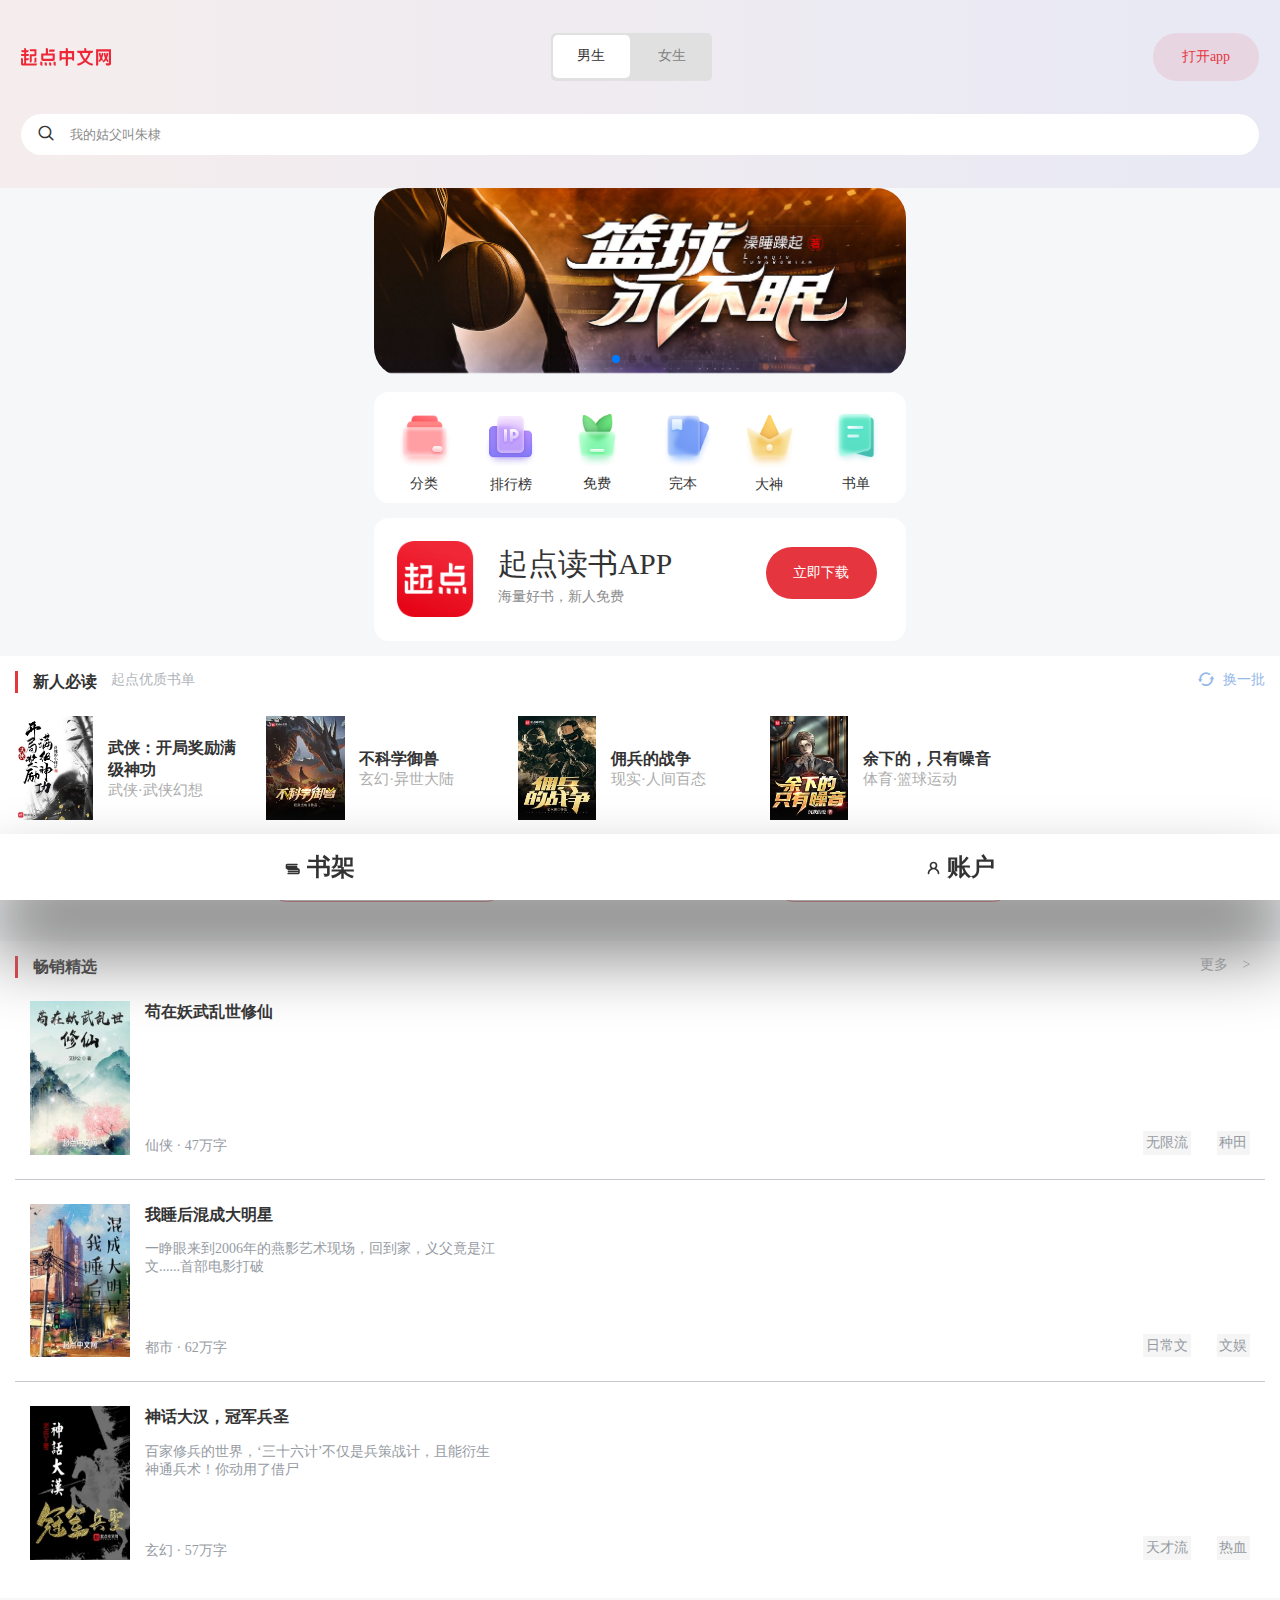
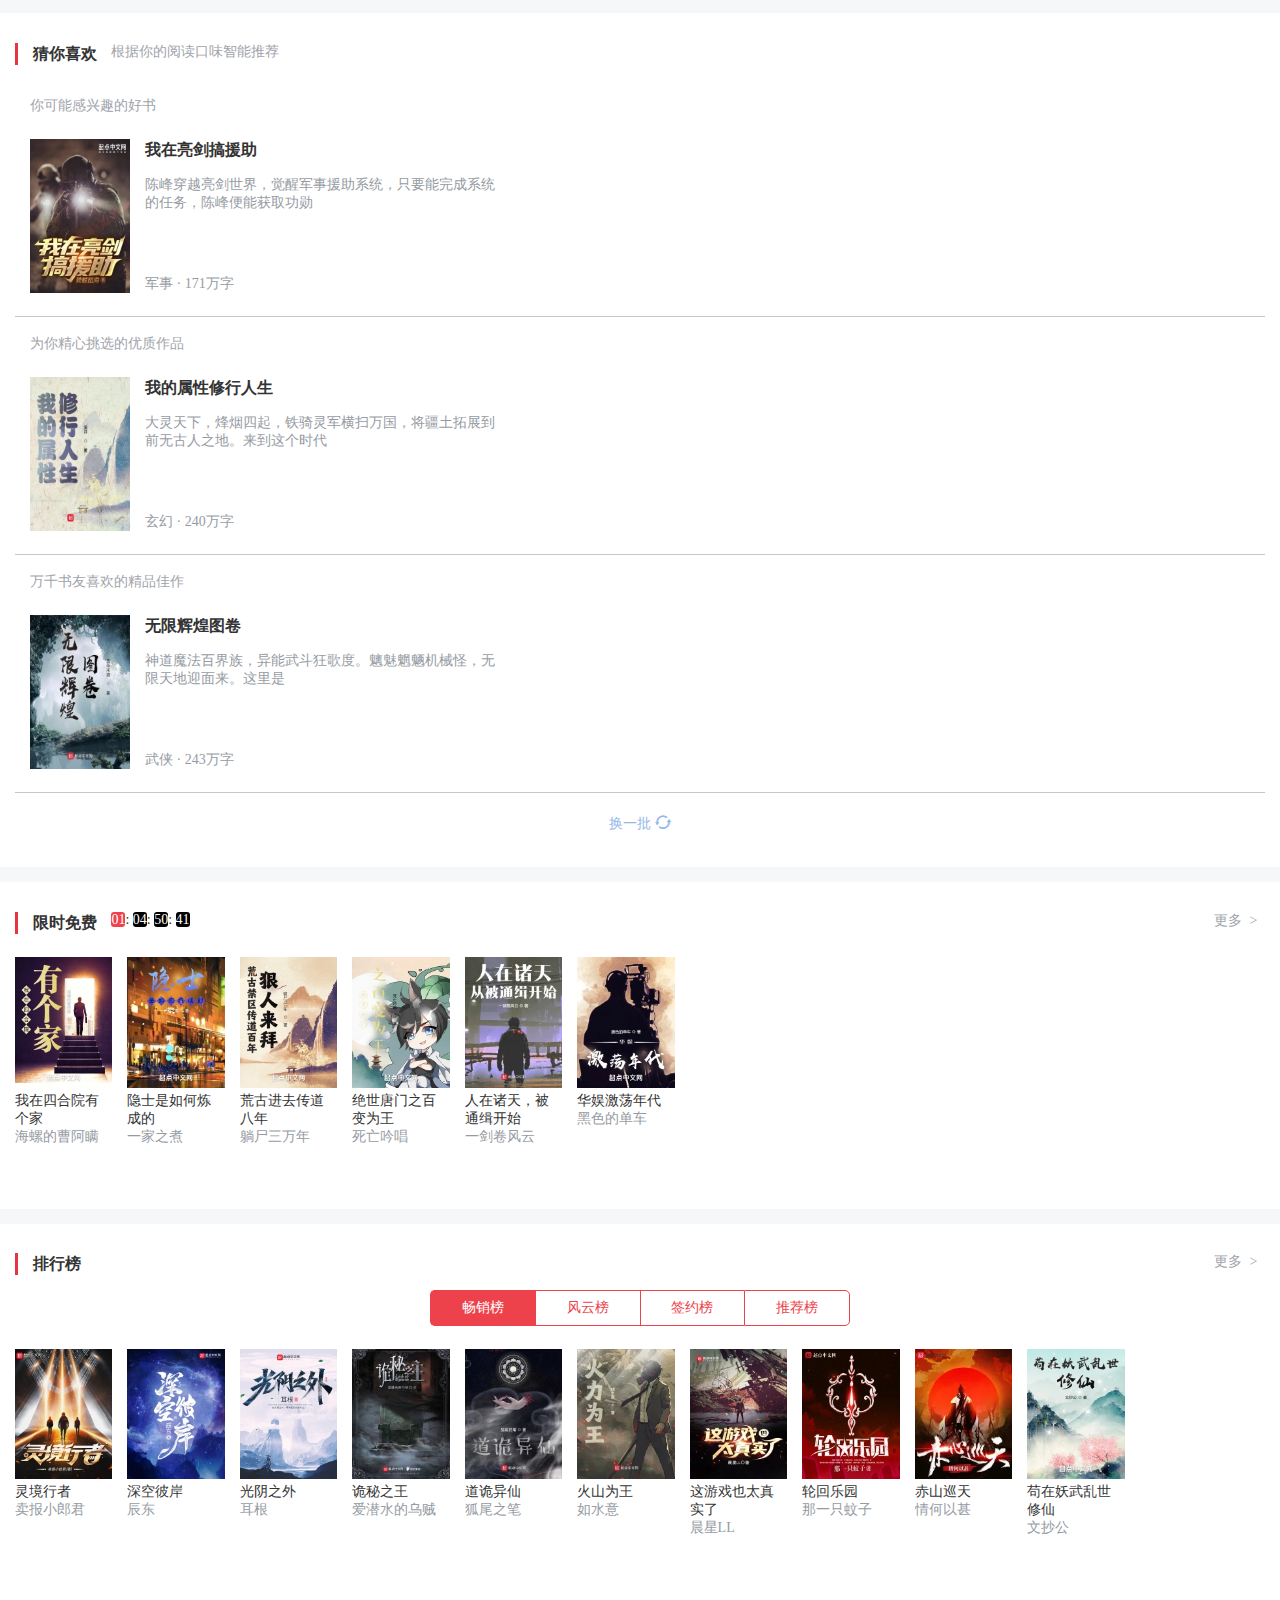
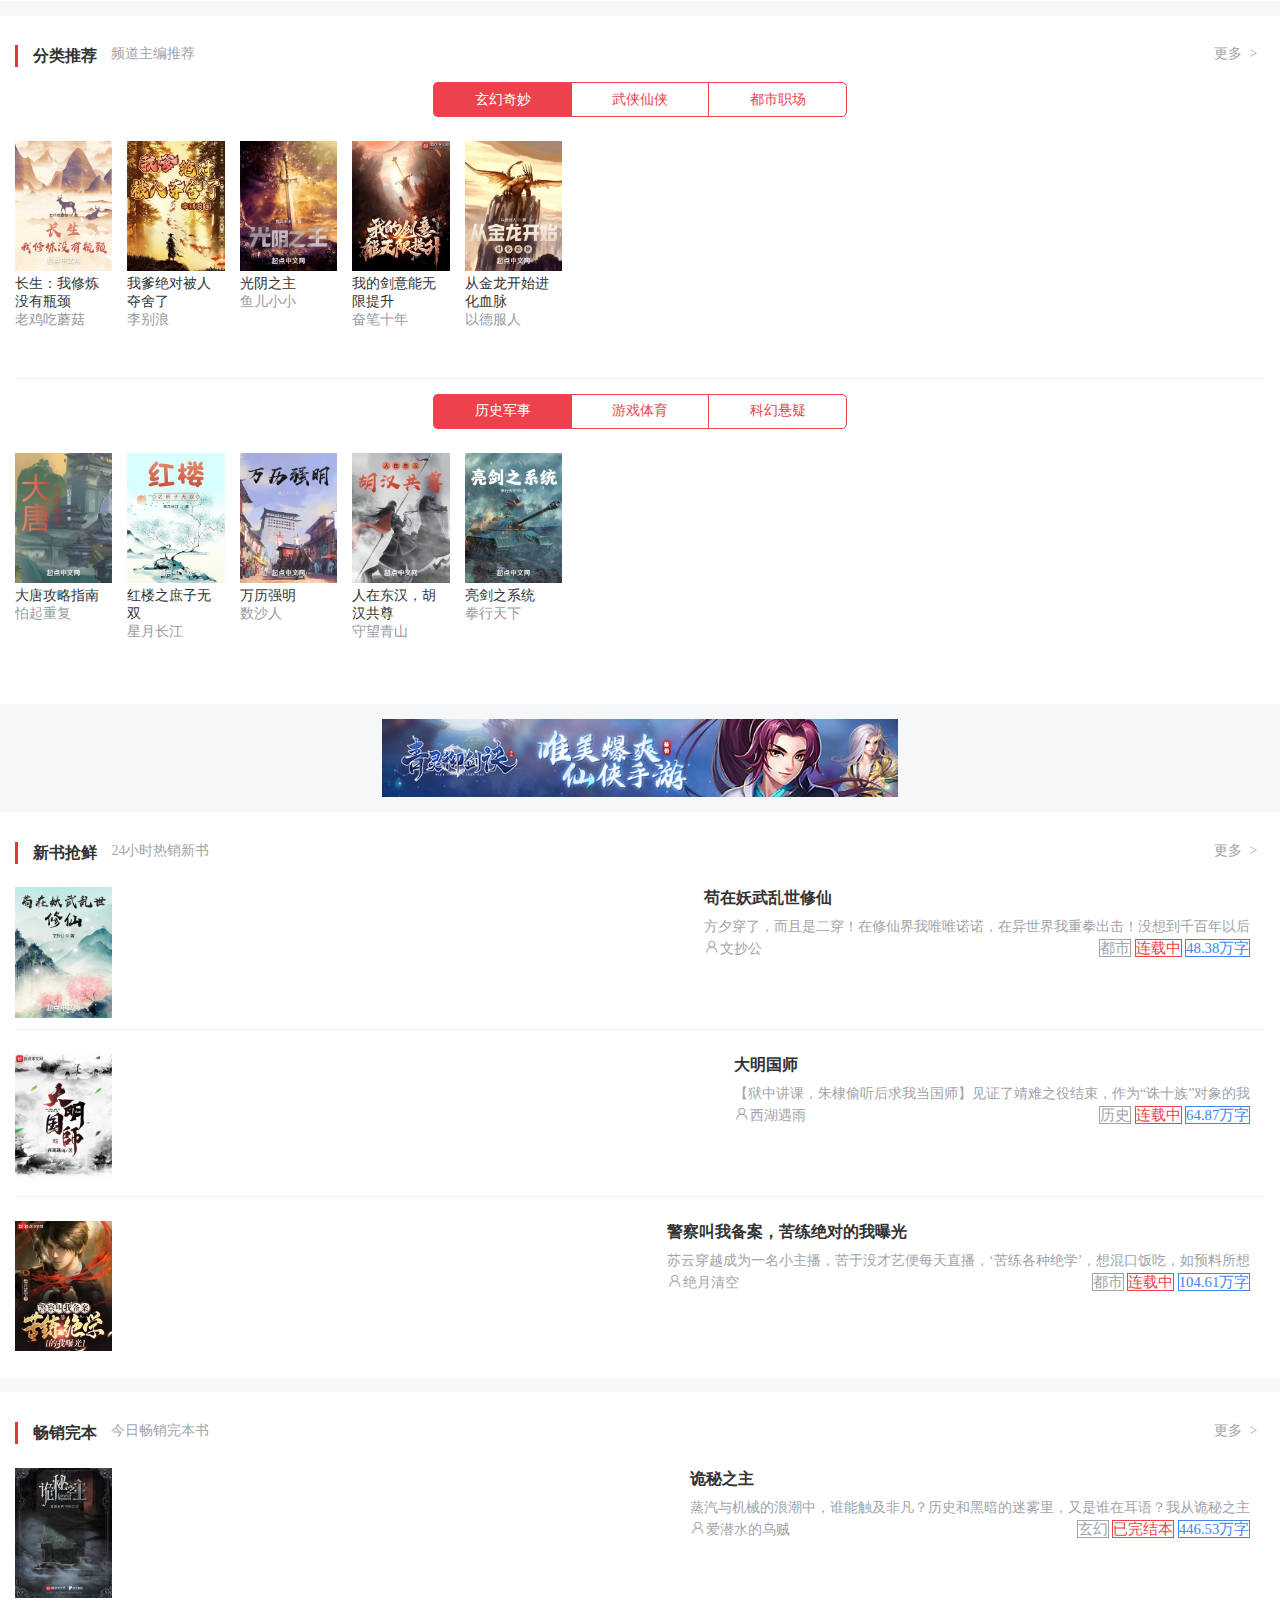
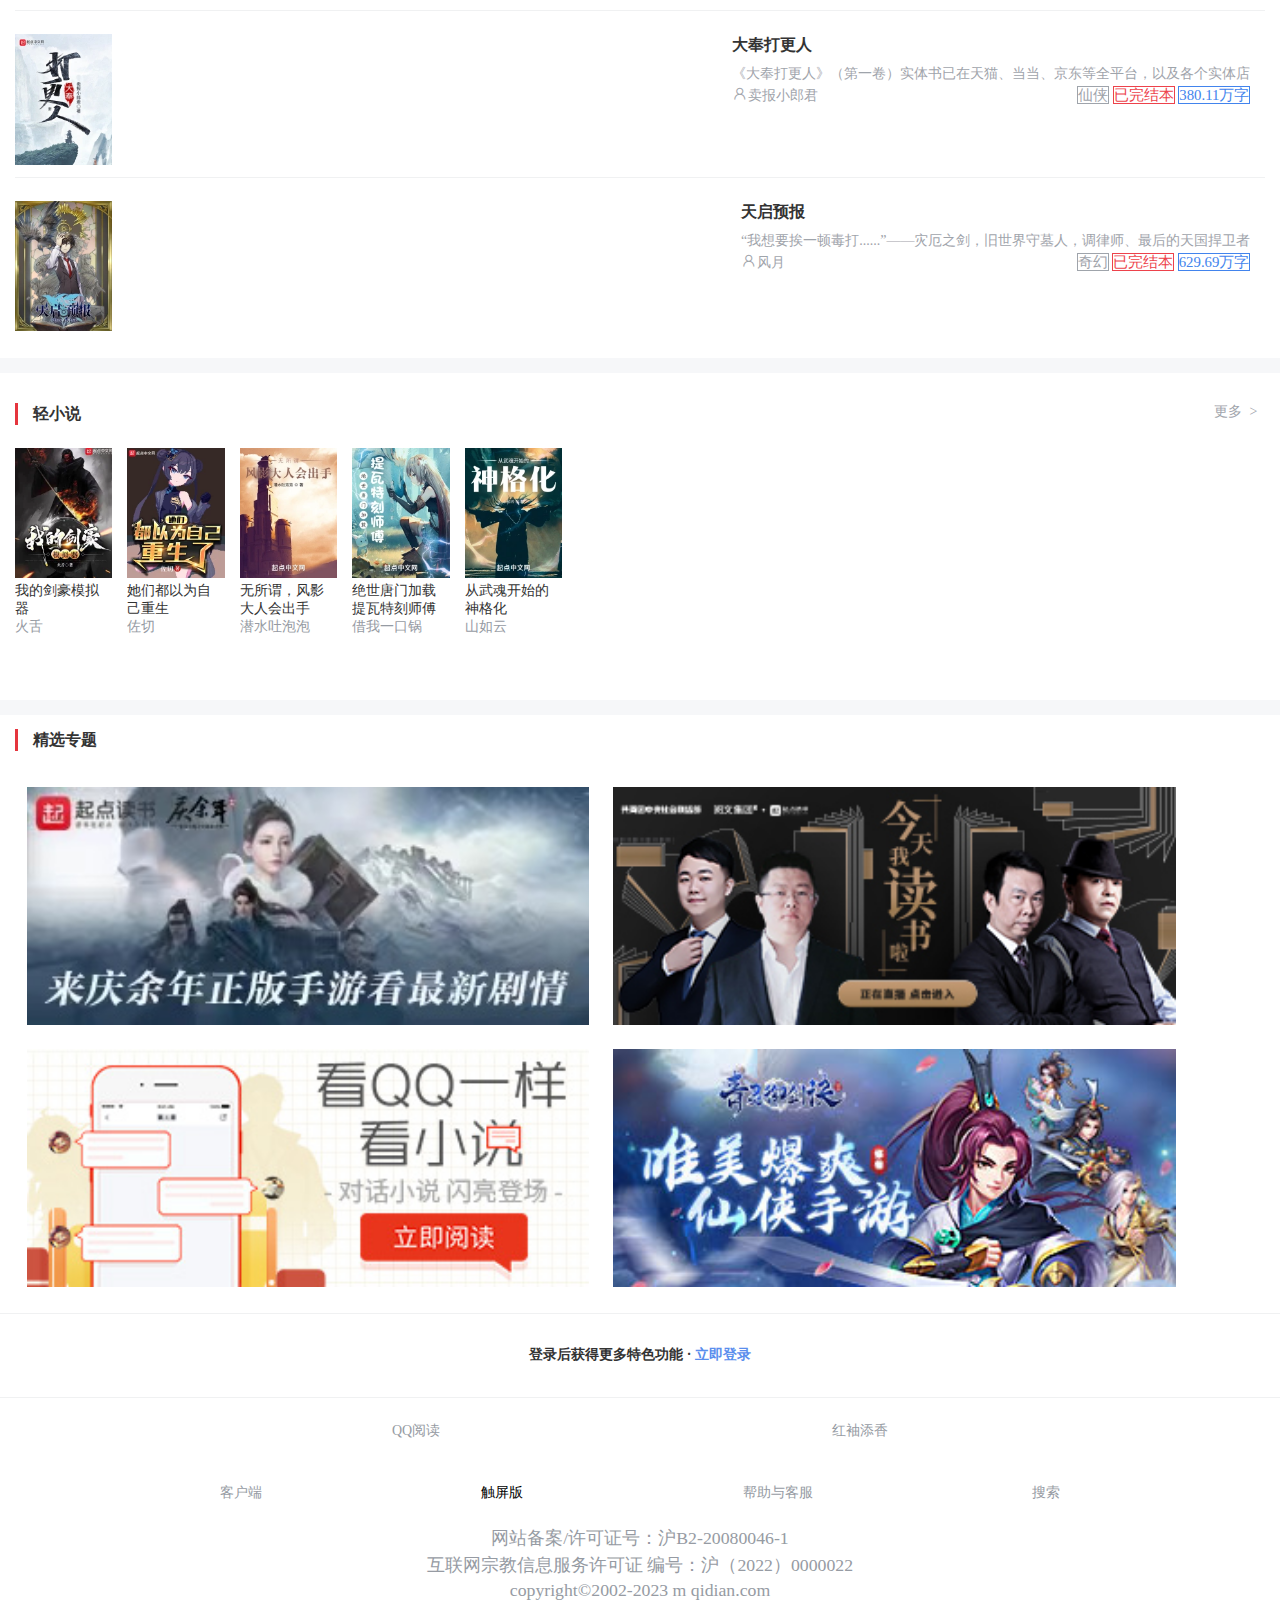
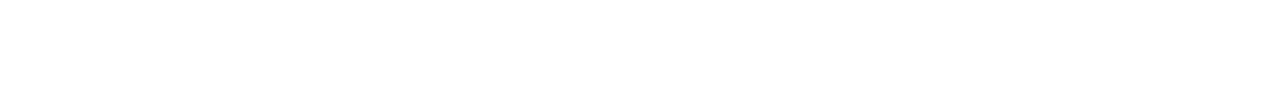
==== index.html @ 4a77ca59 "第一次上传" ====
<!DOCTYPE html>
<html lang="en">

<head>
    <meta charset="UTF-8">
    <meta http-equiv="X-UA-Compatible" content="IE=edge">
    <meta name="viewport" content="width=device-width, initial-scale=1.0">
    <title>主页</title>
    <link rel="stylesheet" href="./css/reset.css">
    <link rel="stylesheet" href="./css/index.css">
    <link rel="stylesheet" href="./iconfont/index-iconfont/iconfont.css">
    <link rel="stylesheet" href="./css/swiper-bundle.min.css">
    <script src="./js/rem.js"></script>
</head>

<body>
    <!-- 顶部 -->
    <div class="top">
        <div class="header">
            <img src="./img/index/logo-qidian.svg" alt="">
            <div class="sex">
                <a href="#">男生</a>
                <a href="#">女生</a>
            </div>
            <a href="#">打开app</a>
        </div>
        <!-- 搜索框 -->
        <form action="">
            <span class="iconfont icon-sousuo"></span>
            <input type="text" placeholder="我的姑父叫朱棣">
        </form>
    </div>
    <!-- 轮播图 -->
    <div class="swiper">
        <div class="swiper-wrapper">
            <div class="swiper-slide"><img src="./img/index/banner1.jpg" alt=""></div>
            <div class="swiper-slide"><img src="./img/index/banner2.jpg" alt=""></div>
            <div class="swiper-slide"><img src="./img/index/banner3.jpg" alt=""></div>
            <div class="swiper-slide"><img src="./img/index/banner4.jpg" alt=""></div>
        </div>
        <!-- 如果需要分页器 -->
        <div class="swiper-pagination"></div>
    </div>
    <script src="./js/swiper-bundle.min.js"> </script>
    <script>
        var mySwiper = new Swiper('.swiper', {
            loop: true, // 循环模式选项

            // 如果需要分页器
            pagination: {
                el: '.swiper-pagination',
            },
            autoplay: true,
        })     
    </script>
    <div class="choose">
        <a href="./classify.html">
            <img src="./img/index/icon1.png" alt="">
            <p>分类</p>
        </a>
        <a href="./rankinglist.html">
            <img src="./img/index/icon2.png" alt="">
            <p>排行榜</p>
        </a>
        <a href="./free.html">
            <img src="./img/index/icon3.png" alt="">
            <p>免费</p>
        </a>
        <a href="./finished.html">
            <img src="./img/index/icon4.png" alt="">
            <p>完本</p>
        </a>
        <a href="./god.html">
            <img src="./img/index/icon5.png" alt="">
            <p>大神</p>
        </a>
        <a href="./booklist.html">
            <img src="./img/index/icon6.png" alt="">
            <p>书单</p>
        </a>
    </div>
    <!-- 下载部分 -->
    <div class="down">
        <div class="logo">
            <img src="./img/index/logo.png" alt="">
            <div>
                <p>起点读书APP</p>
                <p>海量好书，新人免费</p>
            </div>
        </div>
        <a href="#">立即下载</a>
    </div>
    <!-- 新人必读 -->
    <div class="must-read">
        <div class="clearfix">
            <h3>新人必读</h3>
            <span>起点优质书单</span>
            <a href="#">换一批</a>
            <a href="#" class="iconfont icon-huanyipi"></a>
        </div>
        <div class="must-read-book clearfix">
            <div class="new-man-read">
                <img src="./img/index/book1.webp" alt="">
                <div>
                    <h3>武侠：开局奖励满级神功</h3>
                    <p>武侠·武侠幻想</p>
                </div>
            </div>
            <div class="new-man-read">
                <img src="./img/index/book2.webp" alt="">
                <div>
                    <h3>不科学御兽</h3>
                    <p>玄幻·异世大陆</p>
                </div>
            </div>
            <div class="new-man-read">
                <img src="./img/index/book3.webp" alt="">
                <div>
                    <h3>佣兵的战争</h3>
                    <p>现实·人间百态</p>
                </div>
            </div>
            <div class="new-man-read">
                <img src="./img/index/book4.webp" alt="">
                <div>
                    <h3>余下的，只有噪音</h3>
                    <p>体育·篮球运动</p>
                </div>
            </div>
        </div>
    </div>
    <!-- 新书强推 -->
    <div class="list1">
        <div>新书强推</div>
        <div>三江&nbsp;·&nbsp;网文新风</div>
    </div>
    <!-- 畅销精选 -->
    <div class="sell-well">
        <div class="sell-title">
            <h3>畅销精选</h3>
            <a href="#">更多<span>&gt;</span></a>
        </div>
        <div class="sell-well-book">
            <img src="./img/index/sellwell1.webp" alt="">
            <div>
                <h3>苟在妖武乱世修仙</h3>
                <p></p>
                <p>仙侠&nbsp;·&nbsp;47万字</p>
                <p>无限流</p>
                <p>种田</p>
            </div>
        </div>
        <div class="sell-well-book">
            <img src="./img/index/sellwell2.webp" alt="">
            <div>
                <h3>我睡后混成大明星</h3>
                <p>一睁眼来到2006年的燕影艺术现场，回到家，义父竟是江文......首部电影打破</p>
                <p>都市&nbsp;·&nbsp;62万字</p>
                <p>日常文</p>
                <p>文娱</p>
            </div>
        </div>
        <div class="sell-well-book sell-well-book3">
            <img src="./img/index/sellwell3.webp" alt="">
            <div>
                <h3>神话大汉，冠军兵圣</h3>
                <p>百家修兵的世界，‘三十六计’不仅是兵策战计，且能衍生神通兵术！你动用了借尸</p>
                <p>玄幻&nbsp;·&nbsp;57万字</p>
                <p>天才流</p>
                <p>热血</p>
            </div>
        </div>
    </div>
    <!-- 猜你喜欢 -->
    <div class="love">
        <div class="love-title clearfix">
            <h3>猜你喜欢</h3>
            <span>根据你的阅读口味智能推荐</span>
        </div>
        <p>你可能感兴趣的好书</p>
        <div class="love-book">
            <img src="./img/index/love1.webp" alt="">
            <div>
                <h3>我在亮剑搞援助</h3>
                <p>陈峰穿越亮剑世界，觉醒军事援助系统，只要能完成系统的任务，陈峰便能获取功勋</p>
                <p>军事&nbsp;·&nbsp;171万字</p>
            </div>
        </div>
        <p>为你精心挑选的优质作品</p>
        <div class="love-book">
            <img src="./img/index/love2.webp" alt="">
            <div>
                <h3>我的属性修行人生</h3>
                <p>大灵天下，烽烟四起，铁骑灵军横扫万国，将疆土拓展到前无古人之地。来到这个时代</p>
                <p>玄幻&nbsp;·&nbsp;240万字</p>
            </div>
        </div>
        <p>万千书友喜欢的精品佳作</p>
        <div class="love-book">
            <img src="./img/index/love3.webp" alt="">
            <div class="">
                <h3>无限辉煌图卷</h3>
                <p>神道魔法百界族，异能武斗狂歌度。魑魅魍魉机械怪，无限天地迎面来。这里是</p>
                <p>武侠&nbsp;·&nbsp;243万字</p>
            </div>
        </div>
        <div class="love-change">
            <a href="#">换一批</a>
            <a href="#" class="iconfont icon-huanyipi"></a>
        </div>
    </div>
    <!-- 限时免费 -->
    <div class="free">
        <div class="free-title">
            <div class="free-title-left clearfix">
                <h3>限时免费</h3>
                <span>01</span>:
                <span>04</span>:
                <span>50</span>:
                <span>41</span>
            </div>
            <p>更多<span>&gt;</span></p>
        </div>
        <div class="free-book">
            <div>
                <img src="./img/index/free1.webp" alt="">
                <p>我在四合院有个家</p>
                <p>海螺的曹阿瞒</p>
            </div>
            <div>
                <img src="./img/index/free2.webp" alt="">
                <p>隐士是如何炼成的</p>
                <p>一家之煮</p>
            </div>
            <div>
                <img src="./img/index/free3.webp" alt="">
                <p>荒古进去传道八年</p>
                <p>躺尸三万年</p>
            </div>
            <div>
                <img src="./img/index/free4.webp" alt="">
                <p>绝世唐门之百变为王</p>
                <p>死亡吟唱</p>
            </div>
            <div>
                <img src="./img/index/free5.webp" alt="">
                <p>人在诸天，被通缉开始</p>
                <p>一剑卷风云</p>
            </div>
            <div>
                <img src="./img/index/free6.webp" alt="">
                <p>华娱激荡年代</p>
                <p>黑色的单车</p>
            </div>
        </div>
    </div>
    <!-- 排行榜 -->
    <div class="ranking-list">
        <div class="ranking-list-title">
            <div class="ranking-list-left clearfix">
                <h3>排行榜</h3>
            </div>
            <p>更多<span>&gt;</span></p>
        </div>
        <div class="ranking-list-choose">
            <a href="#">畅销榜</a>
            <a href="#">风云榜</a>
            <a href="#">签约榜</a>
            <a href="#">推荐榜</a>
        </div>
        <div class="ranking-list-book">
            <div>
                <img src="./img/index/ranking1.webp" alt="">
                <p>灵境行者</p>
                <p>卖报小郎君</p>
            </div>
            <div>
                <img src="./img/index/ranking2.webp" alt="">
                <p>深空彼岸</p>
                <p>辰东</p>
            </div>
            <div>
                <img src="./img/index/ranking3.webp" alt="">
                <p>光阴之外</p>
                <p>耳根</p>
            </div>
            <div>
                <img src="./img/index/ranking4.webp" alt="">
                <p>诡秘之王</p>
                <p>爱潜水的乌贼</p>
            </div>
            <div>
                <img src="./img/index/ranking5.webp" alt="">
                <p>道诡异仙</p>
                <p>狐尾之笔</p>
            </div>
            <div>
                <img src="./img/index/ranking6.webp" alt="">
                <p>火山为王</p>
                <p>如水意</p>
            </div>
            <div>
                <img src="./img/index/ranking7.webp" alt="">
                <p>这游戏也太真实了</p>
                <p>晨星LL</p>
            </div>
            <div>
                <img src="./img/index/ranking8.webp" alt="">
                <p>轮回乐园</p>
                <p>那一只蚊子</p>
            </div>
            <div>
                <img src="./img/index/ranking9.webp" alt="">
                <p>赤山巡天</p>
                <p>情何以甚</p>
            </div>
            <div>
                <img src="./img/index/ranking10.webp" alt="">
                <p>苟在妖武乱世修仙</p>
                <p>文抄公</p>
            </div>
        </div>
    </div>
    <!-- 分类推荐 -->
    <div class="classify">
        <div class="classify-title">
            <div class="classify-left clearfix">
                <h3>分类推荐</h3>
                <span>频道主编推荐</span>
            </div>
            <p>更多<span>&gt;</span></p>
        </div>
        <div class="classify-choose">
            <a href="#">玄幻奇妙</a>
            <a href="#">武侠仙侠</a>
            <a href="#">都市职场</a>
        </div>
        <div class="classify-book classify-book1">
            <div>
                <img src="./img/index/classify1.webp" alt="">
                <p>长生：我修炼没有瓶颈</p>
                <p>老鸡吃蘑菇</p>
            </div>
            <div>
                <img src="./img/index/classify2.webp" alt="">
                <p>我爹绝对被人夺舍了</p>
                <p>李别浪</p>
            </div>
            <div>
                <img src="./img/index/classify3.webp" alt="">
                <p>光阴之主</p>
                <p>鱼儿小小</p>
            </div>
            <div>
                <img src="./img/index/classify4.webp" alt="">
                <p>我的剑意能无限提升</p>
                <p>奋笔十年</p>
            </div>
            <div>
                <img src="./img/index/classify5.webp" alt="">
                <p>从金龙开始进化血脉</p>
                <p>以德服人</p>
            </div>
        </div>
        <div class="classify-choose classify-choose2">
            <a href="#">历史军事</a>
            <a href="#">游戏体育</a>
            <a href="#">科幻悬疑</a>
        </div>
        <div class="classify-book">
            <div>
                <img src="./img/index/classify6.webp" alt="">
                <p>大唐攻略指南</p>
                <p>怕起重复</p>
            </div>
            <div>
                <img src="./img/index/classify7.webp" alt="">
                <p>红楼之庶子无双</p>
                <p>星月长江</p>
            </div>
            <div>
                <img src="./img/index/classify8.webp" alt="">
                <p>万历强明</p>
                <p>数沙人</p>
            </div>
            <div>
                <img src="./img/index/classify9.webp" alt="">
                <p>人在东汉，胡汉共尊</p>
                <p>守望青山</p>
            </div>
            <div>
                <img src="./img/index/classify10.webp" alt="">
                <p>亮剑之系统</p>
                <p>拳行天下</p>
            </div>
        </div>
    </div>
    <!-- 广告 -->
    <div class="advertisement">
        <img src="./img/index/tips.jpg" alt="">
    </div>
    <!-- 新书抢鲜 -->
    <div class="newbook">
        <div class="newbook-title">
            <div class="newbook-left clearfix">
                <h3>新书抢鲜</h3>
                <span>24小时热销新书</span>
            </div>
            <p>更多<span>&gt;</span></p>
        </div>
        <div class="newbook-list newbook-list1">
            <img src="./img/index/sellwell1.webp" alt="">
            <div>
                <h3>苟在妖武乱世修仙</h3>
                <p>方夕穿了，而且是二穿！在修仙界我唯唯诺诺，在异世界我重拳出击！没想到千百年以后</p>
                <div class="newbook-list-bottom">
                    <p><span class="iconfont icon-zhanghu"></span>文抄公</p>
                    <div>
                        <span>都市</span>
                        <span>连载中</span>
                        <span>48.38万字</span>
                    </div>
                </div>
            </div>
        </div>
        <div class="newbook-list newbook-list2">
            <img src="./img/index/newbook2.webp" alt="">
            <div>
                <h3>大明国师</h3>
                <p>【狱中讲课，朱棣偷听后求我当国师】见证了靖难之役结束，作为“诛十族”对象的我</p>
                <div class="newbook-list-bottom">
                    <p><span class="iconfont icon-zhanghu"></span>西湖遇雨</p>
                    <div>
                        <span>历史</span>
                        <span>连载中</span>
                        <span>64.87万字</span>
                    </div>
                </div>
            </div>
        </div>
        <div class="newbook-list">
            <img src="./img/index/newbook3.webp" alt="">
            <div>
                <h3>警察叫我备案，苦练绝对的我曝光</h3>
                <p>苏云穿越成为一名小主播，苦于没才艺便每天直播，‘苦练各种绝学’，想混口饭吃，如预料所想</p>
                <div class="newbook-list-bottom">
                    <p><span class="iconfont icon-zhanghu"></span>绝月清空</p>
                    <div>
                        <span>都市</span>
                        <span>连载中</span>
                        <span>104.61万字</span>
                    </div>
                </div>
            </div>
        </div>
    </div>
    <!-- 畅销完本-->
    <div class="sell-well">
        <div class="sell-well-title">
            <div class="sell-well-left clearfix">
                <h3>畅销完本</h3>
                <span>今日畅销完本书</span>
            </div>
            <p>更多<span>&gt;</span></p>
        </div>
        <div class="sell-well-list sell-well1">
            <img src="./img/index/sell-well.webp" alt="">
            <div>
                <h3>诡秘之主</h3>
                <p>蒸汽与机械的浪潮中，谁能触及非凡？历史和黑暗的迷雾里，又是谁在耳语？我从诡秘之主</p>
                <div class="sell-well-bottom">
                    <p><span class="iconfont icon-zhanghu"></span>爱潜水的乌贼</p>
                    <div>
                        <span>玄幻</span>
                        <span>已完结本</span>
                        <span>446.53万字</span>
                    </div>
                </div>
            </div>
        </div>
        <div class="sell-well-list sell-well2">
            <img src="./img/index/sell-well1.webp" alt="">
            <div>
                <h3>大奉打更人</h3>
                <p>《大奉打更人》（第一卷）实体书已在天猫、当当、京东等全平台，以及各个实体店</p>
                <div class="sell-well-bottom">
                    <p><span class="iconfont icon-zhanghu"></span>卖报小郎君</p>
                    <div>
                        <span>仙侠</span>
                        <span>已完结本</span>
                        <span>380.11万字</span>
                    </div>
                </div>
            </div>
        </div>
        <div class="sell-well-list">
            <img src="./img/index/sell-well2.webp" alt="">
            <div>
                <h3>天启预报</h3>
                <p>“我想要挨一顿毒打......”——灾厄之剑，旧世界守墓人，调律师、最后的天国捍卫者</p>
                <div class="sell-well-bottom">
                    <p><span class="iconfont icon-zhanghu"></span>风月</p>
                    <div>
                        <span>奇幻</span>
                        <span>已完结本</span>
                        <span>629.69万字</span>
                    </div>
                </div>
            </div>
        </div>
    </div>
    <!-- 轻小说 -->
    <div class="light-novel">
        <div class="light-novel-title">
            <div class="light-novel-left clearfix">
                <h3>轻小说</h3>
            </div>
            <p>更多<span>&gt;</span></p>
        </div>
        <div class="light-novel-book">
            <div>
                <img src="./img/index/light-book1.webp" alt="">
                <p>我的剑豪模拟器</p>
                <p>火舌</p>
            </div>
            <div>
                <img src="./img/index/light-book2.webp" alt="">
                <p>她们都以为自己重生</p>
                <p>佐切</p>
            </div>
            <div>
                <img src="./img/index/light-book3.webp" alt="">
                <p>无所谓，风影大人会出手</p>
                <p>潜水吐泡泡</p>
            </div>
            <div>
                <img src="./img/index/light-book4.webp" alt="">
                <p>绝世唐门加载提瓦特刻师傅</p>
                <p>借我一口锅</p>
            </div>
            <div>
                <img src="./img/index/light-book5.webp" alt="">
                <p>从武魂开始的神格化</p>
                <p>山如云</p>
            </div>
        </div>
    </div>
    <!-- 精选专题 -->
    <div class="concentration">
        <h3>精选专题</h3>
        <div>
            <img src="./img/index/concentration1.jpeg" alt="">
            <img src="./img/index/concentration2.jpg" alt="">
            <img src="./img/index/concentration3.jpg" alt="">
            <img src="./img/index/concentration4.jpg" alt="">
        </div>
    </div>
    <!-- 登录部分 -->
    <h4 class="enter">登录后获得更多特色功能&nbsp;·&nbsp;<a href="./enroll.html">立即登录</a></h4>
    <!-- 底部帮助和备案 -->
    <div class="bottom-info">
        <div class="bottom-info1">
            <a href="#">QQ阅读</a>
            <a href="#">红袖添香</a>
        </div>
        <div class="bottom-info2">
            <a href="#">客户端</a>
            <a href="#">触屏版</a>
            <a href="#">帮助与客服</a>
            <a href="#">搜索</a>
        </div>
        <p>网站备案/许可证号：沪B2-20080046-1</p>
        <p>互联网宗教信息服务许可证&nbsp;编号：沪（2022）0000022</p>
        <p>copyright&copy;2002-2023 m qidian.com</p>
    </div>
    <!-- 底部固定登录 -->
    <div class="fix-bottom">
        <a href="./bookshelf.html">
            <span class="iconfont icon-wp-sj-3"></span>
            <span>书架</span>
        </a>
        <a href="./enroll.html">
            <span class="iconfont icon-zhanghu"></span>
            <span>账户</span>
        </a>
    </div>
</body>

</html>
---- css/index.css ----
body {
    background: rgb(246, 247, 249);
}

/* 顶部修饰 */
.top {
    padding: 1.4rem .875rem;
    background: linear-gradient(to right, rgb(245, 237, 237), rgb(232, 233, 245));
}

.header {
    display: flex;
    justify-content: space-between;
}

.header .sex {
    background: rgb(224, 224, 224);
    border: .125rem solid rgb(224, 224, 224);
    border-radius: 5px;
}

.header .sex a {
    display: inline-block;
    width: 3.25rem;
    height: 1.8rem;
    border-radius: 5px;
    text-align: center;
    line-height: 1.8rem;
}

.header .sex a:nth-child(1) {
    background-color: white;
}

.header .sex a:nth-child(2) {
    color: rgb(128, 128, 128);
}

.header>a {
    width: 4.5rem;
    height: 2rem;
    text-align: center;
    line-height: 2rem;
    background: rgb(231, 214, 226);
    color: rgb(229, 53, 62);
    border-radius: 1rem;
}

/* 搜索框修饰 */
form {
    background: white;
    height: 1.75rem;
    border-radius: .875rem;
    margin-top: 1.4rem;
}

.top form span {
    height: 1.75rem;
    line-height: .875rem;
    margin-left: .75rem;
    font-weight: bold;
}

.top input {
    height: 1.75rem;
    line-height: .875rem;
    margin-left: .5rem;
}

.top input::-webkit-input-placeholder {
    color: rgb(140, 140, 140);
}

/* 轮播图修饰 */
.swiper {
    width: 22.5rem;
    border-radius: 1.25rem;
}

.swiper img {
    width: 22.5rem;
}

/* 书单分类排行修饰 */
.choose {
    width: 22.5rem;
    margin: .625rem auto;
    display: flex;
    justify-content: space-evenly;
    background: white;
    border-radius: .625rem;
}

.choose img {
    width: 3rem;
}

.choose a {
    text-align: center;
    margin: .375rem 0;
}

/* 下载修饰 */
.down {
    display: flex;
    justify-content: space-between;
    width: 22.5rem;
    background: white;
    margin: .625rem auto;
    border-radius: .625rem;
}

.down img {
    width: 3.25rem;
    margin: 1rem;
}

.down .logo {
    display: flex;
    justify-content: left;
}

.down .logo div {
    margin-top: 1.125rem;
}

.down .logo div p:nth-child(1) {
    font-size: 1.25rem;
}

.down .logo div p:nth-child(2) {
    color: rgb(140, 140, 140);
    margin-top: .125rem;
}

.down a {
    width: 4.7rem;
    height: 2.2rem;
    text-align: center;
    line-height: 2.2rem;
    background: rgb(229, 53, 62);
    border-radius: 1.1rem;
    color: white;
    margin: 1.25rem;
}

/* 新人必读 */
.must-read {
    background: white;
    padding: 0.625rem;
}

.must-read .clearfix>h3 {
    float: left;
    padding-left: .625rem;
    border-left: 3px solid rgb(229, 53, 62);
}

.must-read .clearfix span {
    float: left;
    color: rgb(176, 180, 186);
    margin-left: .625rem;
}

.must-read .clearfix a:nth-child(3) {
    float: right;
    color: rgb(149, 184, 234);
    margin-left: .375rem;
}

.must-read .clearfix a:nth-child(4) {
    float: right;
    color: rgb(149, 184, 234);
}

.must-read-book .new-man-read {
    float: left;
    width: 10rem;
    display: flex;
    align-items: center;
    margin-top: 1rem;
    margin-right: 0.625rem;
}

.new-man-read>div {
    margin-left: .625rem;
}

.must-read .must-read-book img {
    width: 3.3rem;
}

.new-man-read p {
    color: rgb(173, 173, 173);
    font-size: .625rem;
}

/* 新书强推修饰 */
.list1 {
    background: rgb(246, 247, 249);
    display: flex;
    justify-content: space-evenly;
    padding: 1rem 0;
}

.list1>div {
    border: 1px solid rgb(237, 66, 75);
    color: rgb(237, 66, 75);
    width: 10rem;
    height: 1.75rem;
    line-height: 1.75rem;
    border-radius: .875rem;
    text-align: center;
}

/* 畅销精选 */
.sell-well {
    background: white;
    padding: 1.25rem .625rem;
}

.sell-title {
    display: flex;
    justify-content: space-between;
}

.sell-title h3 {
    padding-left: .625rem;
    border-left: 3px solid rgb(229, 53, 62);
}

.sell-title a {
    color: rgb(159, 164, 171);
}

.sell-title a span {
    margin: 0 0.625rem;
}

.sell-well-book {
    height: 6.5rem;
    display: flex;
    padding: 1rem .625rem;
    border-bottom: 1px solid rgb(196, 199, 203);
}

.sell-well-book3 {
    border-bottom: none;
}

.sell-well-book img {
    width: 4.25rem;
    height: 6.5rem;
}

.sell-well-book div {
    position: relative;
    margin-left: .625rem;
    width: 100%;
}

.sell-well-book p:nth-child(2) {
    width: 15rem;
    height: 2.5rem;
    margin-top: .625rem;
    overflow: hidden;
    display: -webkit-box;
    -webkit-box-orient: vertical;
    -webkit-line-clamp: 2;
    color: rgb(150, 155, 163);
}

.sell-well-book p:nth-child(3) {
    position: absolute;
    left: 0;
    bottom: 0;
    color: rgb(150, 155, 163);
}

.sell-well-book p:nth-child(4) {
    position: absolute;
    right: 2.5rem;
    bottom: 0;
    color: rgb(150, 155, 163);
    background: rgb(245, 245, 245);
    padding: .125rem;
}

.sell-well-book p:nth-child(5) {
    position: absolute;
    right: 0;
    bottom: 0;
    color: rgb(150, 155, 163);
    background: rgb(245, 245, 245);
    padding: .125rem;
}

/* 猜你喜欢修饰 */
.love {
    margin-top: .625rem;
    padding: .625rem;
    background: white;
}

.love-title {
    padding: .625rem 0;
}

.love-title h3 {
    padding-left: .625rem;
    border-left: 3px solid rgb(229, 53, 62);
    float: left;
}

.love-title span {
    color: rgb(159, 164, 171);
    float: left;
    margin-left: .625rem;
}

.love-book {
    height: 6.5rem;
    display: flex;
    padding: 1rem .625rem;
    border-bottom: 1px solid rgb(196, 199, 203);
}

.love-book img {
    width: 4.25rem;
    height: 6.5rem;
}

.love>p {
    margin-top: .75rem;
    color: rgb(159, 164, 171);
    margin-left: .625rem;
}

.love-book div {
    margin-left: .625rem;
    width: 100%;
    position: relative;
}

.love-book div p:nth-child(2) {
    width: 15rem;
    height: 2.5rem;
    margin-top: .625rem;
    overflow: hidden;
    display: -webkit-box;
    -webkit-box-orient: vertical;
    -webkit-line-clamp: 2;
    color: rgb(150, 155, 163);
}

.love-book div p:nth-child(3) {
    position: absolute;
    bottom: 0;
    left: 0;
    color: rgb(150, 155, 163);
}

.love-change {
    height: 2.5rem;
    line-height: 2.5rem;
    text-align: center;
    color: rgb(149, 184, 234);
}

/* 限时免费修饰 */
.free {
    margin-top: .625rem;
    padding: .625rem;
    background: white;
}

.free-title {
    margin: .625rem 0;
    display: flex;
    justify-content: space-between;
}

.free-title .free-title-left h3 {
    padding-left: .625rem;
    border-left: 3px solid rgb(229, 53, 62);
    float: left;
}

.free-title .free-title-left span {
    background: black;
    color: white;
    border-radius: 3px;
}

.free-title .free-title-left span:nth-child(2) {
    margin-left: .625rem;
    background: rgb(237, 66, 75);
    color: white;
}

.free-title p {
    color: rgb(159, 164, 171);
}

.free-title p span {
    margin: 0 0.325rem;
}

.free-book {
    display: flex;
    margin-top: 1rem;
    height: 10rem;
    overflow: auto;
}

.free-book::-webkit-scrollbar {
    display: none
}

.free-book div {
    width: 4.125rem;
    margin-left: .625rem;
}

.free-book div:nth-child(1) {
    margin-left: 0;
}

.free-book img {
    height: 5.5rem;
}

.free-book div p:nth-child(2) {
    overflow: hidden;
    display: -webkit-box;
    -webkit-box-orient: vertical;
    -webkit-line-clamp: 2;
}

.free-book div p:nth-child(3) {
    overflow: hidden;
    white-space: nowrap;
    text-overflow: ellipsis;
    color: #969ba3;
}

/* 排行榜修饰 */
.ranking-list {
    margin-top: .625rem;
    padding: .625rem;
    background: white;
}

.ranking-list-title {
    margin: .625rem 0;
    display: flex;
    justify-content: space-between;
}

.ranking-list-title .ranking-list-left h3 {
    padding-left: .625rem;
    border-left: 3px solid rgb(229, 53, 62);
}

.ranking-list-title p {
    color: rgb(159, 164, 171);
}

.ranking-list-title p span {
    margin: 0 0.325rem;
}

.ranking-list-choose {
    display: flex;
    justify-content: center;
}

.ranking-list-choose a {
    padding: .325rem 1.3rem;
    background: white;
    color: rgb(237, 66, 75);
    border: 1px solid rgb(237, 66, 75);
    border-right: none;
}

.ranking-list-choose a:nth-child(1) {
    border-top-left-radius: 5px;
    border-bottom-left-radius: 5px;
    background-color: rgb(237, 66, 75);
    color: white;
}

.ranking-list-choose a:nth-child(4) {
    border-top-right-radius: 5px;
    border-bottom-right-radius: 5px;
    border-right: 1px solid rgb(237, 66, 75);
}

.ranking-list-book {
    display: flex;
    margin-top: 1rem;
    height: 10rem;
    overflow: auto;
}

.ranking-list-book::-webkit-scrollbar {
    display: none
}

.ranking-list-book div {
    width: 4.125rem;
    margin-left: .625rem;
}

.ranking-list-book div:nth-child(1) {
    margin-left: 0;
}

.ranking-list-book img {
    height: 5.5rem;
}

.ranking-list-book div p:nth-child(2) {
    overflow: hidden;
    display: -webkit-box;
    -webkit-box-orient: vertical;
    -webkit-line-clamp: 2;
}

.ranking-list-book div p:nth-child(3) {
    overflow: hidden;
    white-space: nowrap;
    text-overflow: ellipsis;
    color: #969ba3;
}

/* 分类推荐修饰 */
.classify {
    margin-top: .625rem;
    padding: .625rem;
    background: white;
}

.classify-title {
    margin: .625rem 0;
    display: flex;
    justify-content: space-between;
}

.classify-title .classify-left h3 {
    padding-left: .625rem;
    border-left: 3px solid rgb(229, 53, 62);
}

.classify-title .classify-left {
    display: flex;
    justify-content: left;
}

.classify-title .classify-left span {
    margin-left: .625rem;
    color: rgb(159, 164, 171);
}

.classify-title p {
    color: rgb(159, 164, 171);
}

.classify-title p span {
    margin: 0 0.325rem;
}

.classify-choose {
    display: flex;
    justify-content: center;
}

.classify-choose a {
    padding: .325rem 1.7rem;
    background: white;
    color: rgb(237, 66, 75);
    border: 1px solid rgb(237, 66, 75);
    border-right: none;
}

.classify-choose a:nth-child(1) {
    border-top-left-radius: 5px;
    border-bottom-left-radius: 5px;
    background-color: rgb(237, 66, 75);
    color: white;
}

.classify-choose a:nth-child(3) {
    border-top-right-radius: 5px;
    border-bottom-right-radius: 5px;
    border-right: 1px solid rgb(237, 66, 75);
}

.classify-book {
    display: flex;
    margin-top: 1rem;
    height: 10rem;
    overflow: auto;
}

.classify-book::-webkit-scrollbar {
    display: none
}

.classify-book div {
    width: 4.125rem;
    margin-left: .625rem;
}

.classify-book div:nth-child(1) {
    margin-left: 0;
}

.classify-book img {
    height: 5.5rem;
}

.classify-book div p:nth-child(2) {
    overflow: hidden;
    display: -webkit-box;
    -webkit-box-orient: vertical;
    -webkit-line-clamp: 2;
}

.classify-book div p:nth-child(3) {
    overflow: hidden;
    white-space: nowrap;
    text-overflow: ellipsis;
    color: #969ba3;
}

.classify-book1 {
    border-bottom: 1px solid rgb(240, 241, 242);
}

.classify-choose2 {
    margin-top: .625rem;
}

/* 广告修饰 */
.advertisement {
    display: flex;
    justify-content: center;
}

.advertisement img {
    margin: .625rem 0;
    height: 3.3rem;
}

/* 新书抢购修饰 */
.newbook {
    padding: .625rem;
    background: white;
}

.newbook-title {
    margin: .625rem 0;
    display: flex;
    justify-content: space-between;
}

.newbook-title .newbook-left h3 {
    padding-left: .625rem;
    border-left: 3px solid rgb(229, 53, 62);
}

.newbook-title .newbook-left {
    display: flex;
    justify-content: left;
}

.newbook-title .newbook-left span {
    margin-left: .625rem;
    color: rgb(159, 164, 171);
}

.newbook-title p {
    color: rgb(159, 164, 171);
}

.newbook-title p span {
    margin: 0 0.325rem;
}

.newbook-list {
    height: 6rem;
    display: flex;
    justify-content: space-between;
}

.newbook-list img {
    height: 5.5rem;
}

.newbook-list>div {
    margin: 0 .625rem;
}

.newbook-list div p:nth-child(2) {
    overflow: hidden;
    display: -webkit-box;
    -webkit-box-orient: vertical;
    -webkit-line-clamp: 2;
    color: rgb(159, 164, 171);
    margin-top: .375rem;
}

.newbook-list .newbook-list-bottom {
    display: flex;
    justify-content: space-between;
    margin-top: .125rem;
}

.newbook-list .newbook-list-bottom p {
    color: rgb(159, 164, 171);
}

.newbook-list-bottom div span:nth-child(1) {
    border: 1px solid rgb(159, 164, 171);
    color: rgb(159, 164, 171);
    font-size: .625rem;
}

.newbook-list-bottom div span:nth-child(2) {
    border: 1px solid rgb(237, 66, 75);
    color: rgb(237, 66, 75);
    font-size: .625rem;
}

.newbook-list-bottom div span:nth-child(3) {
    border: 1px solid rgb(66, 132, 237);
    color: rgb(66, 132, 237);
    font-size: .625rem;
}

.newbook .newbook-list1,
.newbook .newbook-list2 {
    margin: 1rem 0;
    border-bottom: 1px solid rgb(240, 241, 242);
}

/* 畅销完本修饰 */
.sell-well {
    padding: .625rem;
    background: white;
    margin-top: .625rem;
}

.sell-well-title {
    margin: .625rem 0;
    display: flex;
    justify-content: space-between;
}

.sell-well-title .sell-well-left h3 {
    padding-left: .625rem;
    border-left: 3px solid rgb(229, 53, 62);
}

.sell-well-title .sell-well-left {
    display: flex;
    justify-content: left;
}

.sell-well-title .sell-well-left span {
    margin-left: .625rem;
    color: rgb(159, 164, 171);
}

.sell-well-title p {
    color: rgb(159, 164, 171);
}

.sell-well-title p span {
    margin: 0 0.325rem;
}

.sell-well-list {
    height: 6rem;
    display: flex;
    justify-content: space-between;
}

.sell-well-list img {
    height: 5.5rem;
}

.sell-well-list>div {
    margin: 0 .625rem;
}

.sell-well-list div p:nth-child(2) {
    overflow: hidden;
    display: -webkit-box;
    -webkit-box-orient: vertical;
    -webkit-line-clamp: 2;
    color: rgb(159, 164, 171);
    margin-top: .375rem;
}

.sell-well-list .sell-well-bottom {
    display: flex;
    justify-content: space-between;
    margin-top: .125rem;
}

.sell-well-list .sell-well-bottom p {
    color: rgb(159, 164, 171);
}

.sell-well-bottom div span:nth-child(1) {
    border: 1px solid rgb(159, 164, 171);
    color: rgb(159, 164, 171);
    font-size: .625rem;
}

.sell-well-bottom div span:nth-child(2) {
    border: 1px solid rgb(237, 66, 75);
    color: rgb(237, 66, 75);
    font-size: .625rem;
}

.sell-well-bottom div span:nth-child(3) {
    border: 1px solid rgb(66, 132, 237);
    color: rgb(66, 132, 237);
    font-size: .625rem;
}

.sell-well .sell-well1,
.sell-well .sell-well2 {
    margin: 1rem 0;
    border-bottom: 1px solid rgb(240, 241, 242);
}

/*轻小说修饰 */
.light-novel {
    margin-top: .625rem;
    padding: .625rem;
    background: white;
}

.light-novel-title {
    margin: .625rem 0;
    display: flex;
    justify-content: space-between;
}

.light-novel-title .light-novel-left h3 {
    padding-left: .625rem;
    border-left: 3px solid rgb(229, 53, 62);
}

.light-novel-title p {
    color: rgb(159, 164, 171);
}

.light-novel-title p span {
    margin: 0 0.325rem;
}

.light-novel-book {
    display: flex;
    margin-top: 1rem;
    height: 10rem;
    overflow: auto;
}

.light-novel-book::-webkit-scrollbar {
    display: none
}

.light-novel-book div {
    width: 4.125rem;
    margin-left: .625rem;
}

.light-novel-book div:nth-child(1) {
    margin-left: 0;
}

.light-novel-book img {
    height: 5.5rem;
}

.light-novel-book div p:nth-child(2) {
    overflow: hidden;
    display: -webkit-box;
    -webkit-box-orient: vertical;
    -webkit-line-clamp: 2;
}

.light-novel-book div p:nth-child(3) {
    overflow: hidden;
    white-space: nowrap;
    text-overflow: ellipsis;
    color: #969ba3;
}

/* 精选专题修饰 */
.concentration {
    padding: .625rem;
    background: white;
    margin-top: .625rem;
}

.concentration h3 {
    padding-left: .625rem;
    margin-bottom: 1rem;
    border-left: 3px solid rgb(229, 53, 62);
}

.concentration div {
    display: flex;
    flex-wrap: wrap;
    align-content: space-around;
}

.concentration div img {
    margin: .5rem;
    width: 45%;
}

/* 登录部分修饰 */
.enter {
    background: white;
    height: 3.5rem;
    line-height: 3.5rem;
    text-align: center;
    border-top: 1px solid rgb(240, 241, 242);
    border-bottom: 1px solid rgb(240, 241, 242);
}

.enter a {
    color: rgb(90, 142, 237);
}

/* 底部帮助和备案修饰 */
.bottom-info {
    background: white;
    text-align: center;
    color: rgb(150, 155, 163);
    padding-bottom: 4rem;
}

.bottom-info .bottom-info1 {
    padding: 1rem 0;
    display: flex;
    justify-content: space-evenly;
    align-items: center;
}

.bottom-info .bottom-info2 {
    height: 2.5rem;
    display: flex;
    justify-content: space-evenly;
    align-items: center;
}

.bottom-info .bottom-info2 a:nth-child(2) {
    color: black;
}

.bottom-info p {
    margin: .125rem 0;
    font-size: .75rem;
}

/* 底部固定登录修饰 */
.fix-bottom {
    position: fixed;
    left: 0;
    bottom: 0;
    background: white;
    width: 100%;
    height: 2.8rem;
    line-height: 2.8rem;
    display: flex;
    box-shadow: 1px 1px grey;
    font-size: 1rem;
    font-weight: bold;
    box-shadow: 0 2rem 3rem 0.3rem gray;
}

.fix-bottom a:nth-child(1) {
    width: 50%;
    text-align: center;
}

.fix-bottom a:nth-child(2) {
    width: 50%;
    text-align: center;
}
---- iconfont/index-iconfont/iconfont.css ----
@font-face {
  font-family: "iconfont"; /* Project id  */
  src: url('iconfont.ttf?t=1679383273048') format('truetype');
}

.iconfont {
  font-family: "iconfont" !important;
  font-size: 16px;
  font-style: normal;
  -webkit-font-smoothing: antialiased;
  -moz-osx-font-smoothing: grayscale;
}

.icon-sousuo:before {
  content: "\e651";
}

.icon-zhanghu:before {
  content: "\e62b";
}

.icon-wp-sj-3:before {
  content: "\e71f";
}

.icon-huanyipi:before {
  content: "\e648";
}
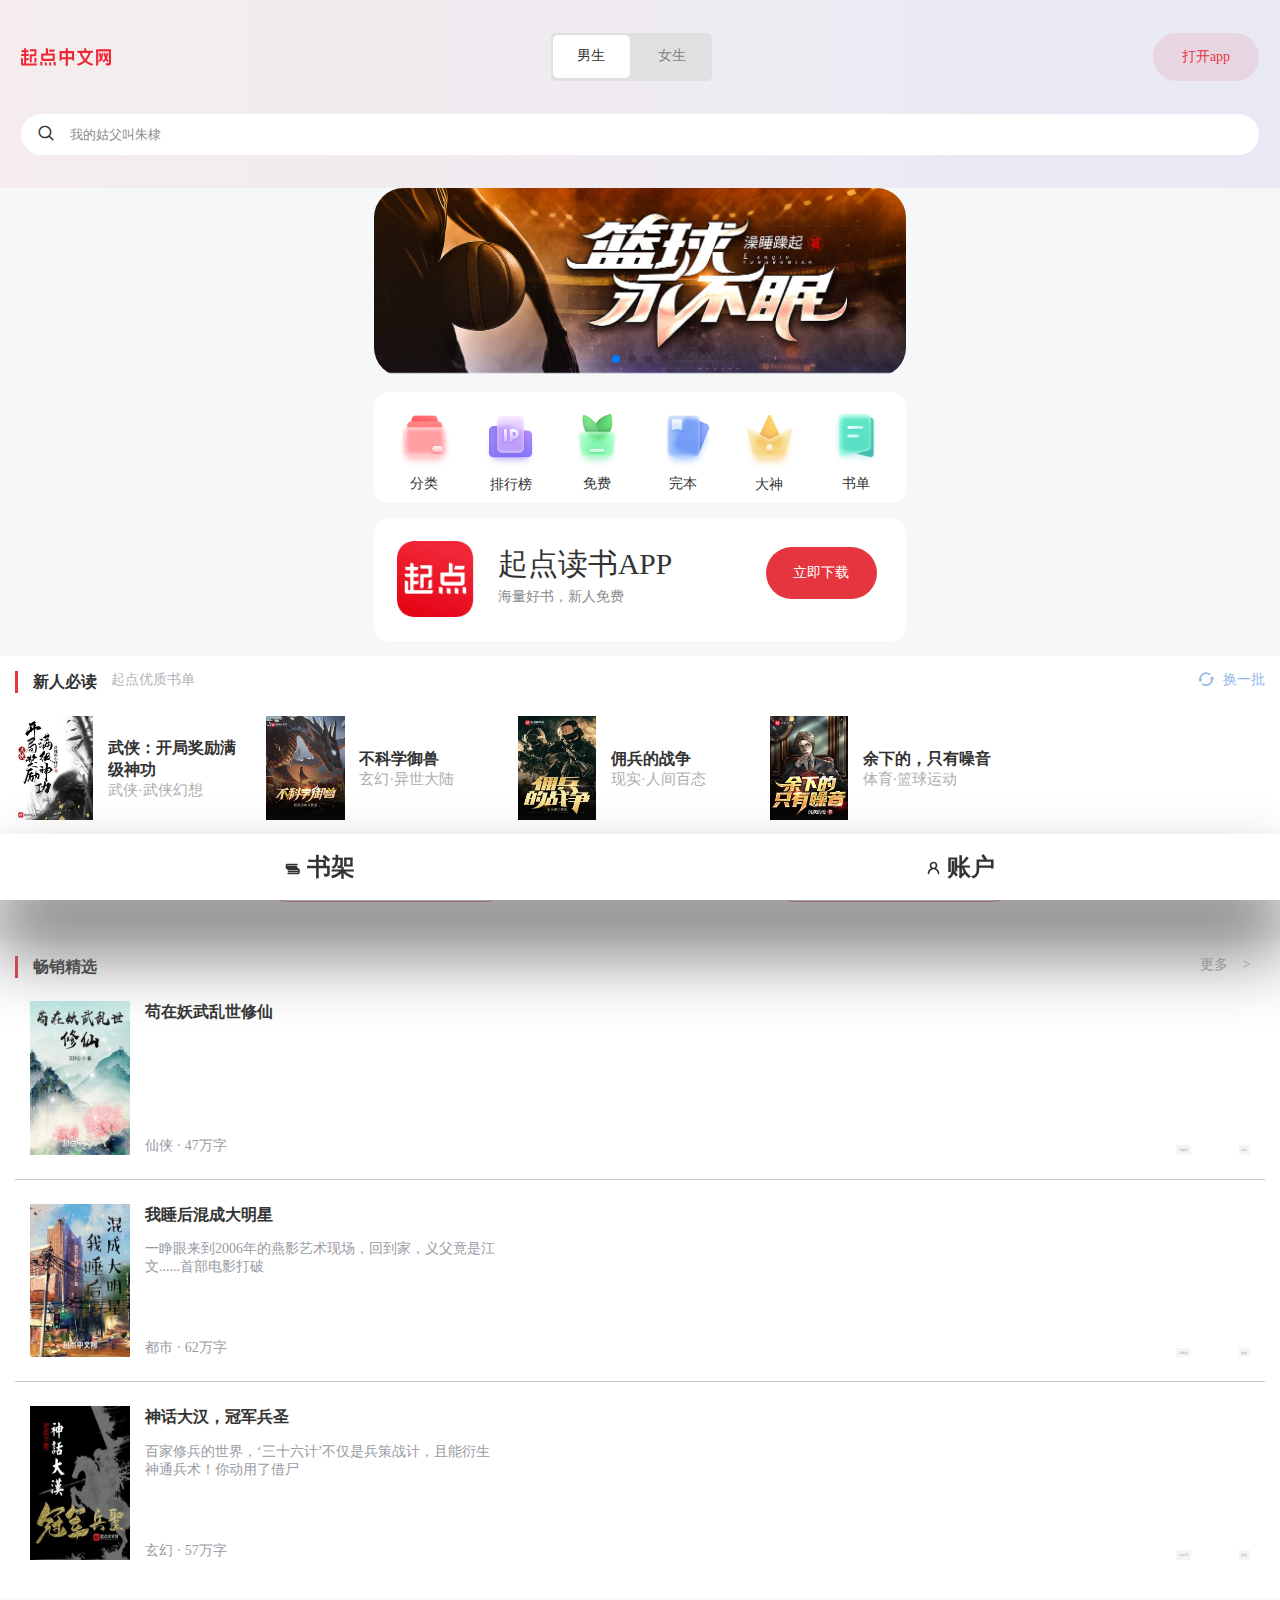
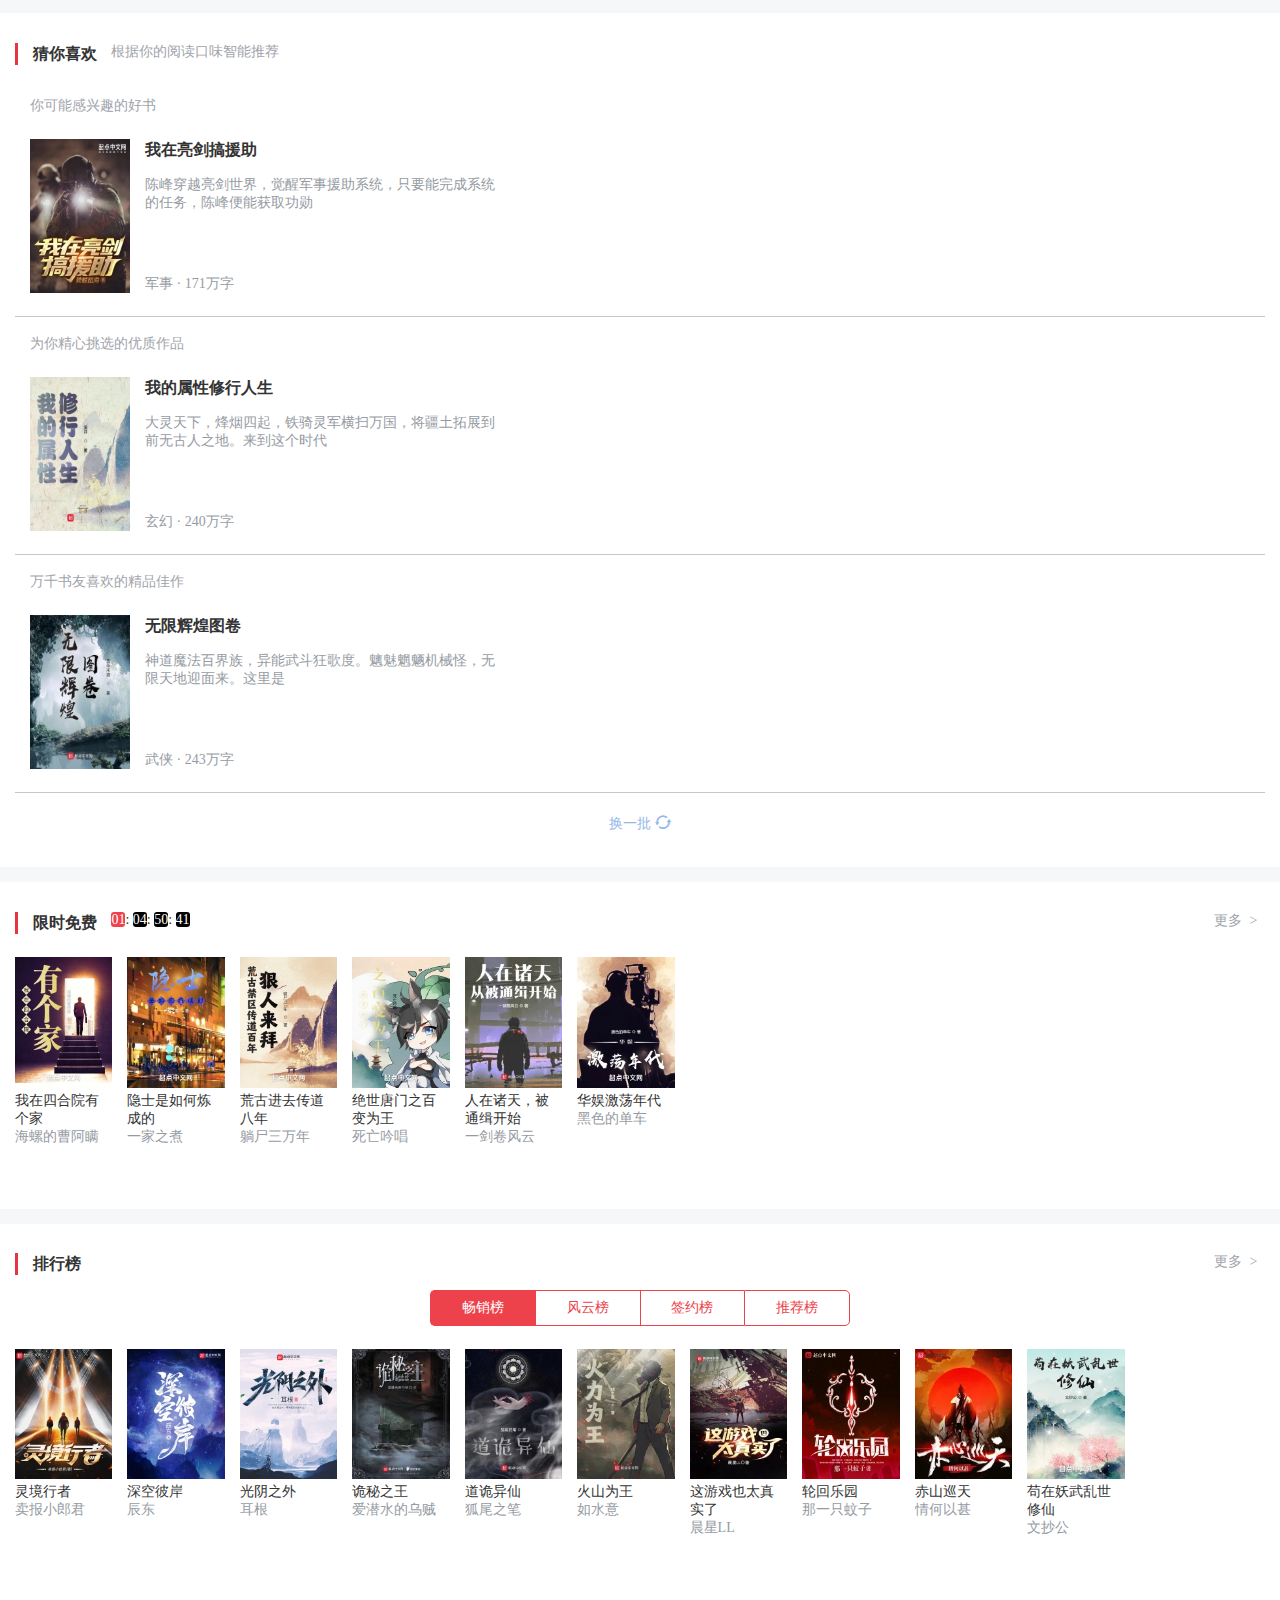
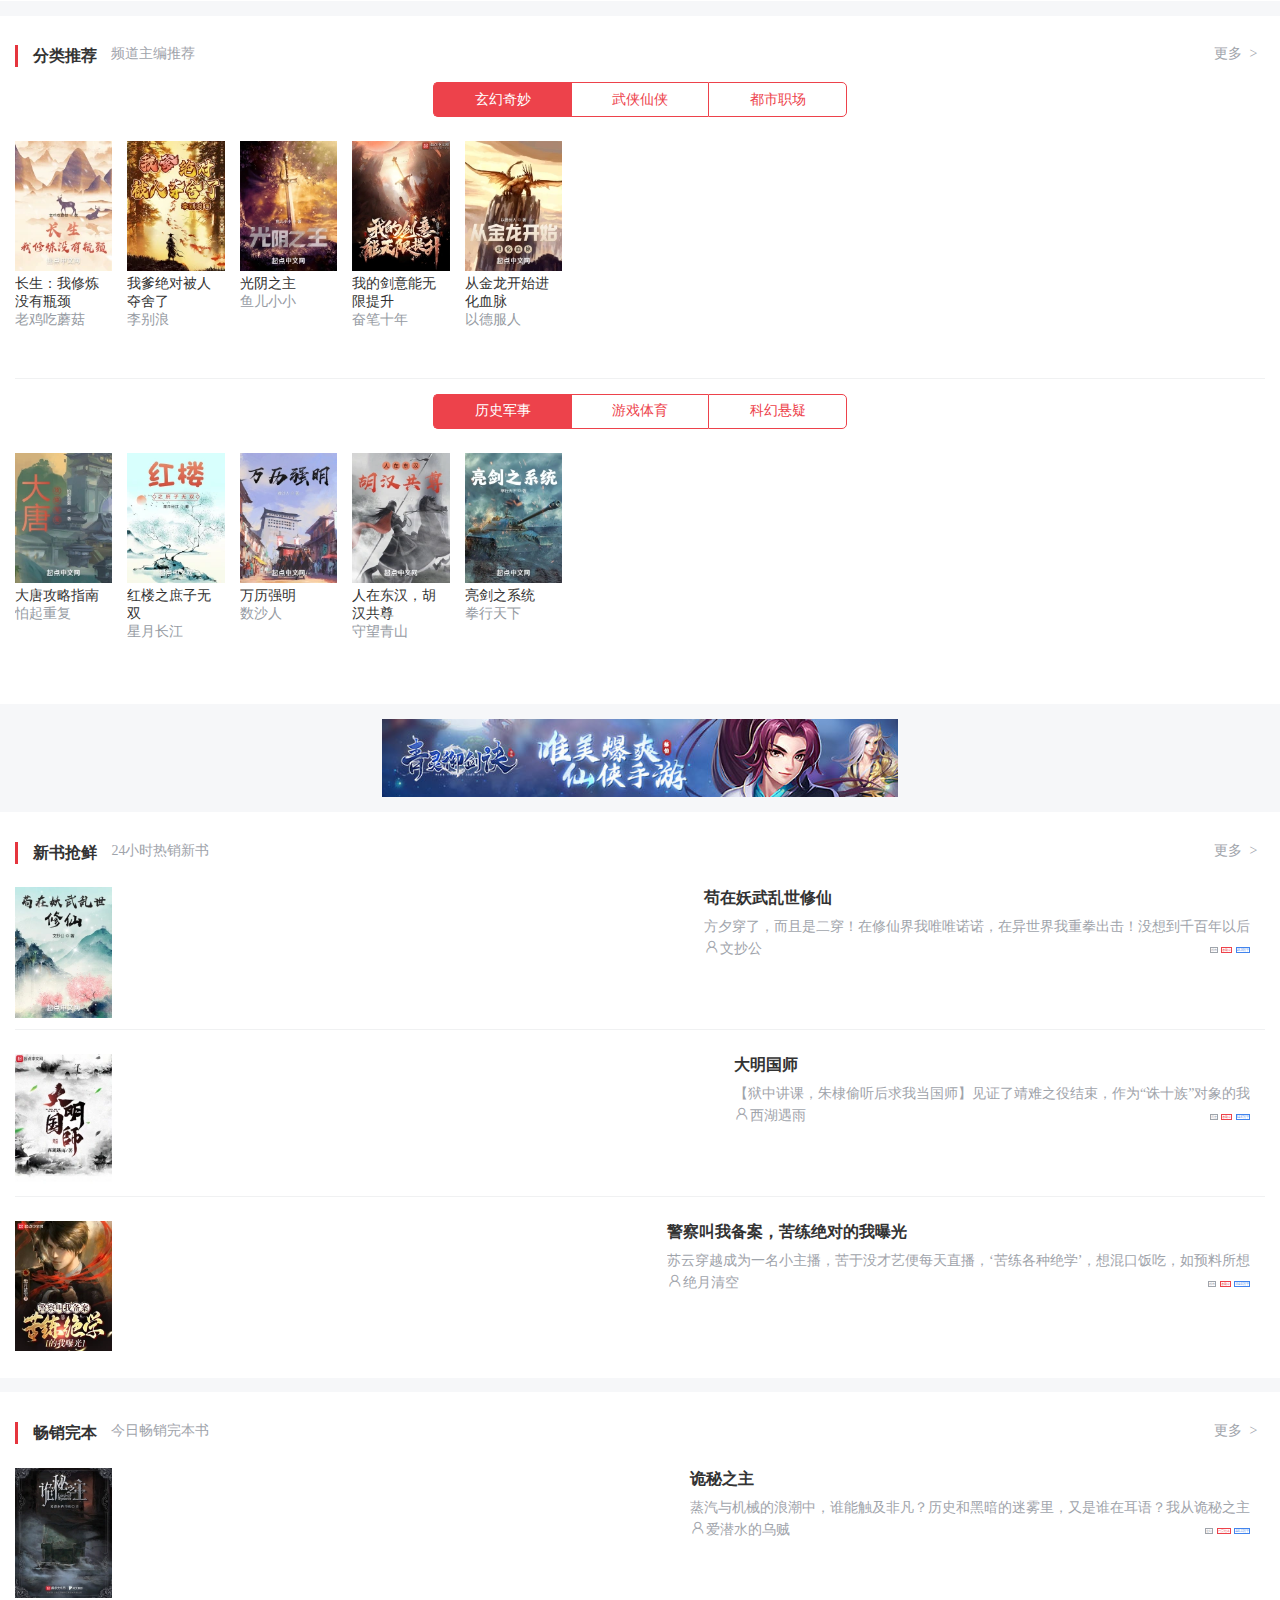
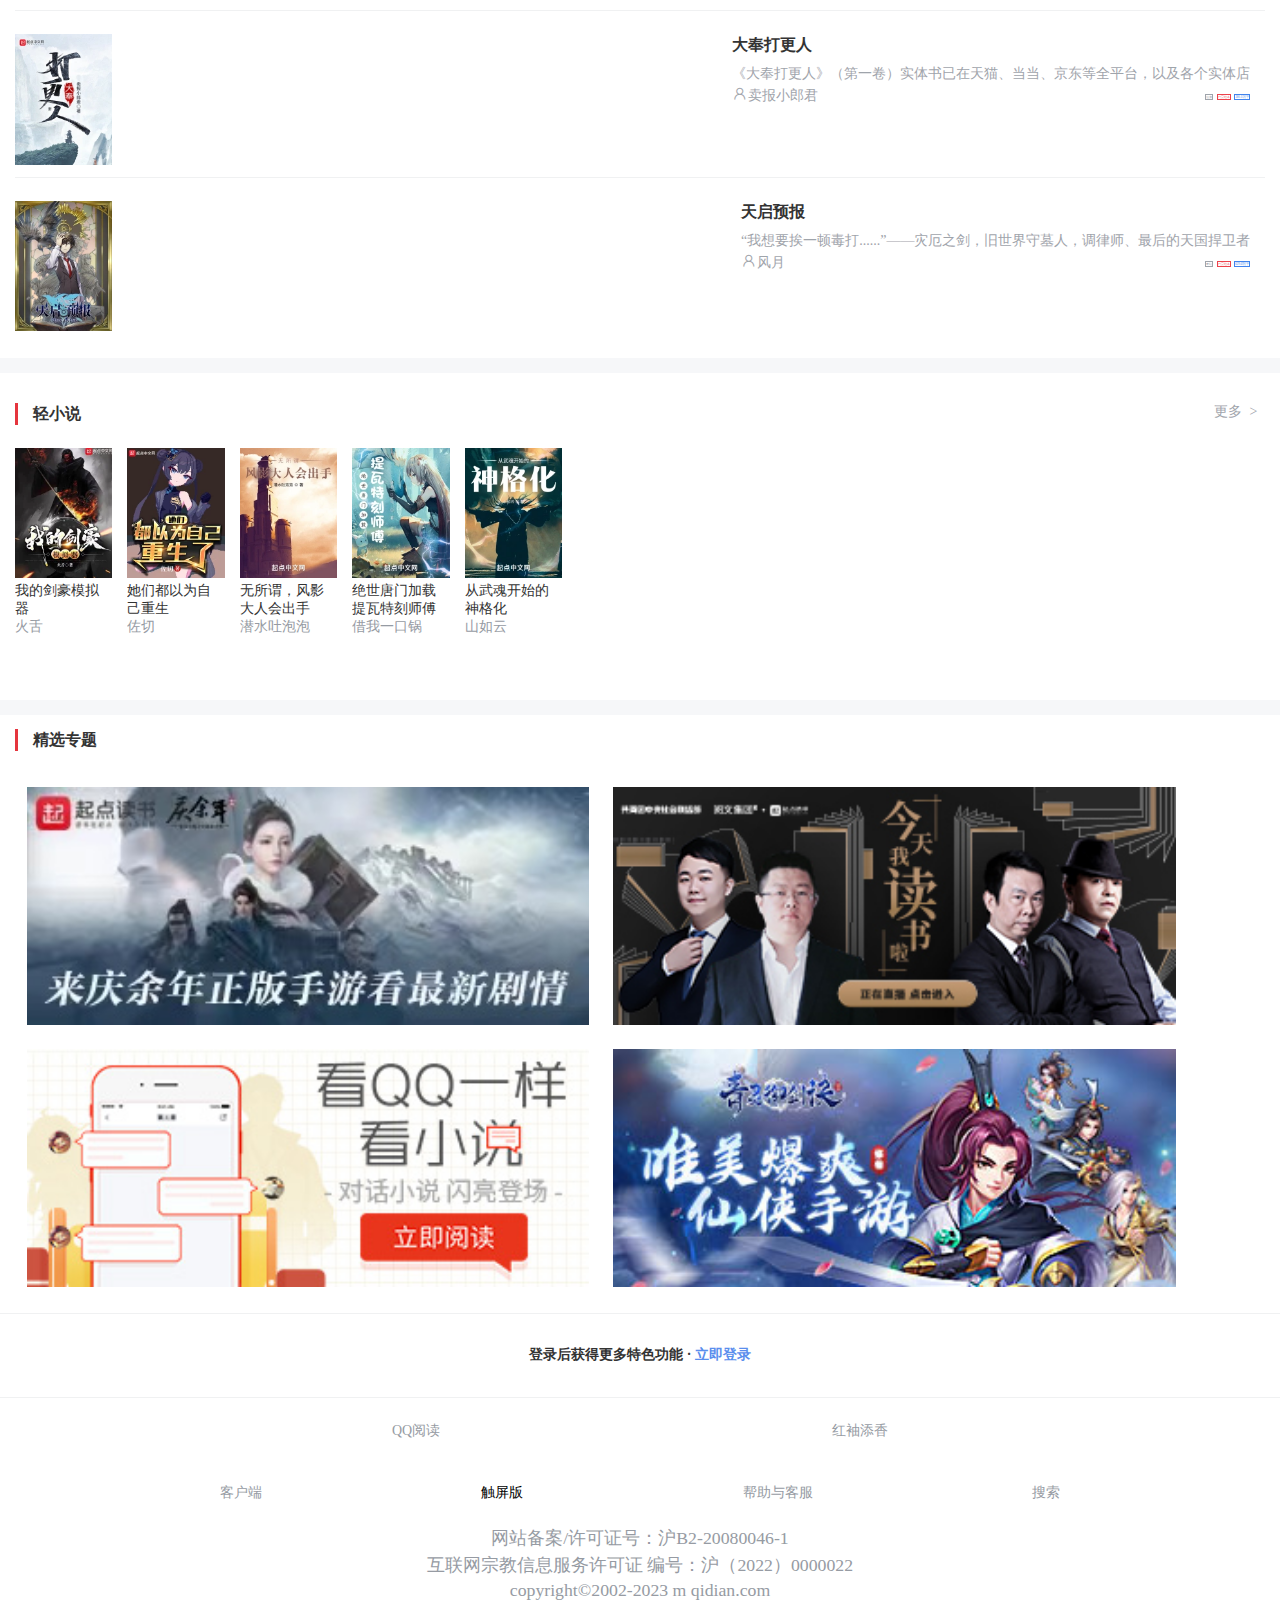
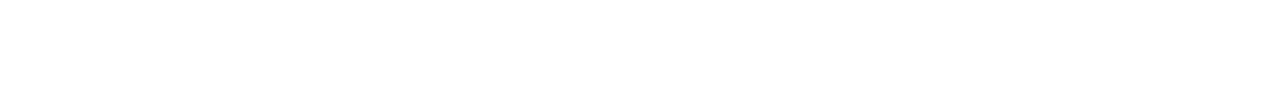
==== commit b135dabb: "修改" ====
--- a/index.html
+++ b/index.html
@@ -92,7 +92,7 @@
     </div>
     <!-- 新人必读 -->
     <div class="must-read">
-        <div class="clearfix">
+        <div class="must-title clearfix">
             <h3>新人必读</h3>
             <span>起点优质书单</span>
             <a href="#">换一批</a>
--- a/css/index.css
+++ b/css/index.css
@@ -150,25 +150,25 @@
     padding: 0.625rem;
 }
 
-.must-read .clearfix>h3 {
+.must-read .must-title h3 {
     float: left;
     padding-left: .625rem;
     border-left: 3px solid rgb(229, 53, 62);
 }
 
-.must-read .clearfix span {
+.must-read .must-title span {
     float: left;
     color: rgb(176, 180, 186);
     margin-left: .625rem;
 }
 
-.must-read .clearfix a:nth-child(3) {
+.must-read .must-title a:nth-child(3) {
     float: right;
     color: rgb(149, 184, 234);
     margin-left: .375rem;
 }
 
-.must-read .clearfix a:nth-child(4) {
+.must-read .must-title a:nth-child(4) {
     float: right;
     color: rgb(149, 184, 234);
 }
@@ -189,7 +189,12 @@
 .must-read .must-read-book img {
     width: 3.3rem;
 }
-
+.new-man-read h3{
+    display: -webkit-box;
+    -webkit-box-orient: vertical;
+    -webkit-line-clamp: 2;
+    overflow: hidden;
+}
 .new-man-read p {
     color: rgb(173, 173, 173);
     font-size: .625rem;
@@ -284,6 +289,7 @@
     color: rgb(150, 155, 163);
     background: rgb(245, 245, 245);
     padding: .125rem;
+    font-size: .125rem;
 }
 
 .sell-well-book p:nth-child(5) {
@@ -293,6 +299,7 @@
     color: rgb(150, 155, 163);
     background: rgb(245, 245, 245);
     padding: .125rem;
+    font-size: .125rem;
 }
 
 /* 猜你喜欢修饰 */
@@ -724,19 +731,19 @@
 .newbook-list-bottom div span:nth-child(1) {
     border: 1px solid rgb(159, 164, 171);
     color: rgb(159, 164, 171);
-    font-size: .625rem;
+    font-size: .125rem;
 }
 
 .newbook-list-bottom div span:nth-child(2) {
     border: 1px solid rgb(237, 66, 75);
     color: rgb(237, 66, 75);
-    font-size: .625rem;
+    font-size: .125rem;
 }
 
 .newbook-list-bottom div span:nth-child(3) {
     border: 1px solid rgb(66, 132, 237);
     color: rgb(66, 132, 237);
-    font-size: .625rem;
+    font-size: .125rem;
 }
 
 .newbook .newbook-list1,
@@ -817,19 +824,20 @@
 .sell-well-bottom div span:nth-child(1) {
     border: 1px solid rgb(159, 164, 171);
     color: rgb(159, 164, 171);
-    font-size: .625rem;
+    font-size: .125rem;
 }
 
 .sell-well-bottom div span:nth-child(2) {
     border: 1px solid rgb(237, 66, 75);
     color: rgb(237, 66, 75);
-    font-size: .625rem;
+    font-size: .125rem;
 }
 
 .sell-well-bottom div span:nth-child(3) {
     border: 1px solid rgb(66, 132, 237);
     color: rgb(66, 132, 237);
-    font-size: .625rem;
+    font-size: .125rem;
+
 }
 
 .sell-well .sell-well1,
